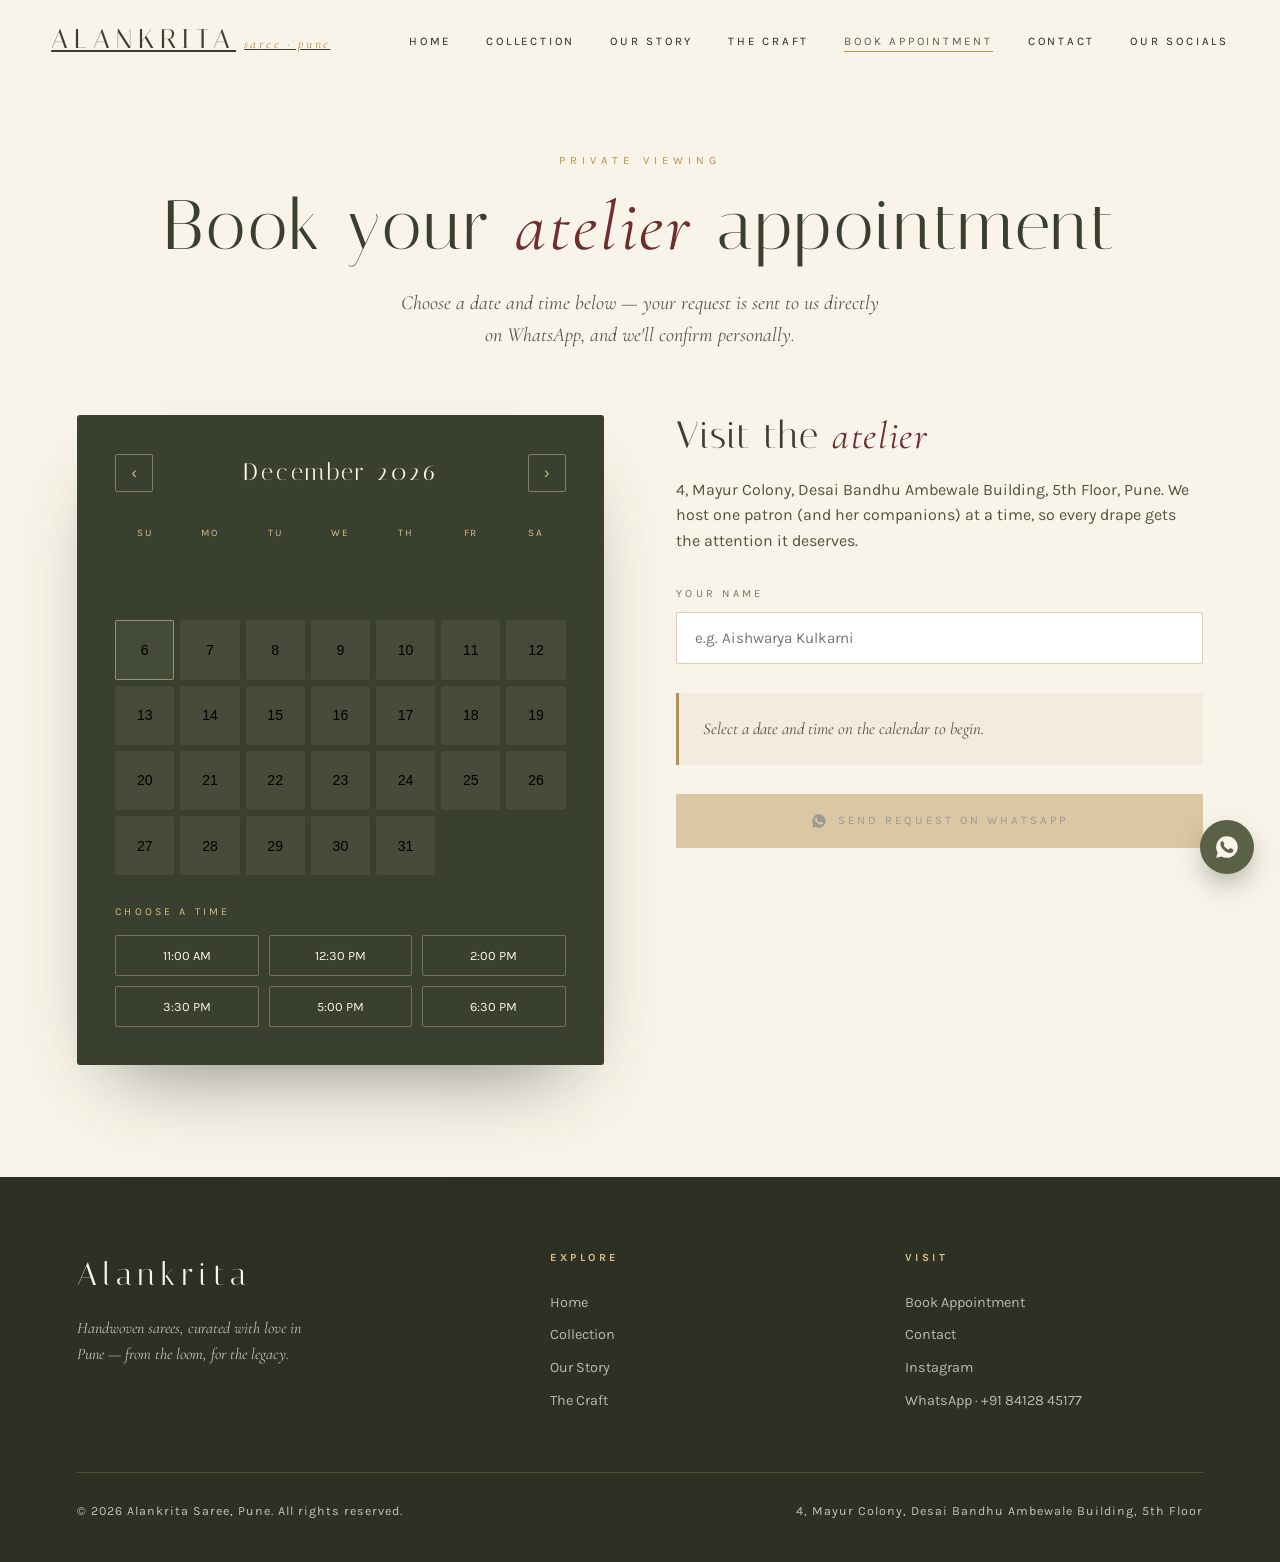
==== appointment.html @ 1be3a70f "Add files via upload" ====
<!DOCTYPE html>
<html lang="en">
<head>
<script>document.documentElement.className='js';</script>
<meta charset="UTF-8">
<meta name="viewport" content="width=device-width, initial-scale=1.0, viewport-fit=cover">
<meta name="theme-color" content="#2C3124">
<title>Book an Appointment — Alankrita Saree</title>
<link rel="preconnect" href="https://fonts.googleapis.com">
<link rel="preconnect" href="https://fonts.gstatic.com" crossorigin>
<link href="https://fonts.googleapis.com/css2?family=Italiana&family=Cormorant+Garamond:ital,wght@0,400;0,500;1,400;1,500&family=Karla:wght@300;400;500;600&display=swap" rel="stylesheet">
<link rel="stylesheet" href="styles.css">
</head>
<body class="">

<nav id="nav">
  <a class="logo" href="index.html">Alankrita<span>saree · pune</span></a>
  <button class="burger" id="burger" aria-label="Menu"><span></span><span></span><span></span></button>
  <ul class="nav-links" id="navLinks">
    <li><a href="index.html">Home</a></li>
    <li><a href="collection.html">Collection</a></li>
    <li><a href="story.html">Our Story</a></li>
    <li><a href="craft.html">The Craft</a></li>
    <li><a href="appointment.html" class="active">Book Appointment</a></li>
    <li><a href="contact.html">Contact</a></li>
    <li><a href="socials.html">Our Socials</a></li>
  </ul>
</nav>

<main class="page active" id="page-appointment">
<div class="page-head">
    <p class="eyebrow reveal">Private Viewing</p>
    <h2 class="reveal d1">Book your <em>atelier</em> appointment</h2>
    <p class="lede reveal d2">Choose a date and time below — your request is sent to us directly on WhatsApp, and we'll confirm personally.</p>
  </div>
  <section style="padding-top:1rem">
    <div class="appt-wrap">
      <div class="calendar reveal" aria-label="Appointment calendar">
        <div class="cal-head">
          <button class="cal-nav" id="calPrev" aria-label="Previous month">‹</button>
          <h3 id="calTitle">June 2026</h3>
          <button class="cal-nav" id="calNext" aria-label="Next month">›</button>
        </div>
        <div class="cal-grid" id="calGrid"></div>
        <div class="slots">
          <p class="slots-label">Choose a time</p>
          <div class="slot-grid" id="slotGrid"></div>
        </div>
      </div>
      <div class="appt-info reveal d1">
        <h2 style="font-size:clamp(1.8rem,3vw,2.6rem)">Visit the <em>atelier</em></h2>
        <p style="color:#54523f">4, Mayur Colony, Desai Bandhu Ambewale Building, 5th Floor, Pune. We host one patron (and her companions) at a time, so every drape gets the attention it deserves.</p>
        <div class="appt-field">
          <label for="apptName">Your name</label>
          <input type="text" id="apptName" placeholder="e.g. Aishwarya Kulkarni" autocomplete="name">
        </div>
        <div class="appt-summary" id="apptSummary">Select a date and time on the calendar to begin.</div>
        <a class="btn solid appt-confirm" id="apptConfirm" disabled>
          <svg viewBox="0 0 24 24" width="16" height="16" fill="currentColor"><path d="M12 2a10 10 0 0 0-8.6 15.1L2 22l5-1.3A10 10 0 1 0 12 2zm5.5 14.1c-.2.7-1.3 1.3-1.9 1.4-.5.1-1.1.1-1.8-.1-.4-.1-1-.3-1.7-.6-2.9-1.3-4.8-4.2-5-4.4-.1-.2-1.2-1.6-1.2-3s.7-2.1 1-2.4c.2-.3.5-.3.7-.3h.5c.2 0 .4 0 .6.4.2.5.7 1.8.8 1.9.1.1.1.3 0 .5l-.4.6c-.1.2-.3.3-.1.6.2.3.8 1.3 1.7 2.1 1.2 1.1 2.2 1.4 2.5 1.5.3.1.5.1.7-.1l.8-1c.2-.3.4-.2.7-.1l1.9.9c.3.1.5.2.5.3.1.2.1.6-.1 1.2z"/></svg>
          Send Request on WhatsApp
        </a>
      </div>
    </div>
  </section>
</main>

<footer>
  <div class="foot-grid">
    <div>
      <div class="foot-logo">Alankrita</div>
      <p style="font-family:var(--serif);font-style:italic;max-width:32ch">Handwoven sarees, curated with love in Pune — from the loom, for the legacy.</p>
    </div>
    <div>
      <h4>Explore</h4>
      <a href="index.html">Home</a>
      <a href="collection.html">Collection</a>
      <a href="story.html">Our Story</a>
      <a href="craft.html">The Craft</a>
    </div>
    <div>
      <h4>Visit</h4>
      <a href="appointment.html">Book Appointment</a>
      <a href="contact.html">Contact</a>
      <a href="https://www.instagram.com/alankritasaree?igsh=ejkxY3gwem9jM3Mz" target="_blank" rel="noopener">Instagram</a>
      <a href="https://wa.me/918412845177" target="_blank" rel="noopener">WhatsApp · +91 84128 45177</a>
    </div>
  </div>
  <div class="foot-bottom">
    <span>© 2026 Alankrita Saree, Pune. All rights reserved.</span>
    <span>4, Mayur Colony, Desai Bandhu Ambewale Building, 5th Floor</span>
  </div>
</footer>

<a class="wa-float" href="https://wa.me/918412845177?text=Hello%20Alankrita%20Saree!" target="_blank" rel="noopener" aria-label="Chat on WhatsApp">
  <svg viewBox="0 0 24 24"><path d="M12 2a10 10 0 0 0-8.6 15.1L2 22l5-1.3A10 10 0 1 0 12 2zm5.5 14.1c-.2.7-1.3 1.3-1.9 1.4-.5.1-1.1.1-1.8-.1-.4-.1-1-.3-1.7-.6-2.9-1.3-4.8-4.2-5-4.4-.1-.2-1.2-1.6-1.2-3s.7-2.1 1-2.4c.2-.3.5-.3.7-.3h.5c.2 0 .4 0 .6.4.2.5.7 1.8.8 1.9.1.1.1.3 0 .5l-.4.6c-.1.2-.3.3-.1.6.2.3.8 1.3 1.7 2.1 1.2 1.1 2.2 1.4 2.5 1.5.3.1.5.1.7-.1l.8-1c.2-.3.4-.2.7-.1l1.9.9c.3.1.5.2.5.3.1.2.1.6-.1 1.2z"/></svg>
</a>

<script src="script.js"></script>
</body>
</html>
---- styles.css ----
:root{
  --olive:#5A6147;
  --olive-deep:#3A4030;
  --olive-dark:#2C3124;
  --ivory:#F8F4E9;
  --ivory-soft:#F1ECDD;
  --gold:#B9914F;
  --gold-light:#D8BC85;
  --maroon:#702F2F;
  --ink:#23261C;
  --display:'Italiana',serif;
  --serif:'Cormorant Garamond',serif;
  --body:'Karla',sans-serif;
  --ease:cubic-bezier(.22,.8,.26,.99);
}
*{margin:0;padding:0;box-sizing:border-box}
html{scroll-behavior:smooth}
body{font-family:var(--body);background:var(--ivory);color:var(--ink);overflow-x:hidden;line-height:1.6}
::selection{background:var(--gold);color:#fff}

/* ---------- Zari divider motif ---------- */
.zari{height:14px;width:100%;background:
  repeating-linear-gradient(90deg,var(--gold) 0 2px,transparent 2px 10px),
  repeating-linear-gradient(90deg,transparent 0 5px,rgba(185,145,79,.45) 5px 6px,transparent 6px 10px);
  position:relative;opacity:.8}
.zari::before,.zari::after{content:'';position:absolute;left:0;right:0;height:1px;background:var(--gold)}
.zari::before{top:0}.zari::after{bottom:0}

/* ---------- Nav ---------- */
nav{position:fixed;top:0;left:0;right:0;z-index:100;display:flex;align-items:center;justify-content:space-between;
  padding:1.1rem 4vw;transition:background .5s var(--ease),box-shadow .5s,padding .4s}
nav.scrolled{background:rgba(248,244,233,.92);backdrop-filter:blur(14px);box-shadow:0 1px 0 rgba(185,145,79,.35);padding:.7rem 4vw}
.logo{font-family:var(--display);font-size:1.7rem;letter-spacing:.22em;text-transform:uppercase;color:var(--olive-deep);cursor:pointer;display:flex;align-items:baseline;gap:.5rem;transition:opacity .4s var(--ease),transform .4s var(--ease)}
.logo span{font-family:var(--serif);font-style:italic;font-size:.85rem;letter-spacing:.18em;color:var(--gold);text-transform:none}
/* the home hero photo already contains the brand logo, so hide the text logo until the user scrolls */
body.home-top .logo{opacity:0;transform:translateY(-6px);pointer-events:none}
/* keep nav links readable over the bright photo while at the top of home */
body.home-top nav:not(.scrolled) .nav-links a{color:#fff;text-shadow:0 1px 12px rgba(20,24,14,.55)}
body.home-top nav:not(.scrolled) .nav-links a.active{color:var(--gold-light)}
body.home-top nav:not(.scrolled) .burger span{background:#fff}
.burger.open span{background:var(--olive-deep)!important}
.nav-links{display:flex;gap:2.2rem;list-style:none}
.nav-links a{font-size:.72rem;letter-spacing:.24em;text-transform:uppercase;text-decoration:none;color:var(--ink);position:relative;padding:.3rem 0;cursor:pointer;transition:color .3s}
.nav-links a::after{content:'';position:absolute;left:0;bottom:0;width:0;height:1px;background:var(--gold);transition:width .4s var(--ease)}
.nav-links a:hover::after,.nav-links a.active::after{width:100%}
.nav-links a.active{color:var(--olive)}
.burger{display:none;flex-direction:column;gap:5px;cursor:pointer;background:none;border:none;padding:.4rem}
.burger span{width:26px;height:1.5px;background:var(--olive-deep);transition:.35s var(--ease)}
.burger.open span:nth-child(1){transform:translateY(6.5px) rotate(45deg)}
.burger.open span:nth-child(2){opacity:0}
.burger.open span:nth-child(3){transform:translateY(-6.5px) rotate(-45deg)}

/* ---------- Pages ---------- */
.page{display:block;min-height:100vh;animation:pageIn 1s var(--ease)}
.page.active{display:block}
@keyframes pageIn{from{opacity:0;transform:translateY(26px)}to{opacity:1;transform:none}}

/* ---------- Reveal ---------- */
/* content is visible by default; only hidden once JS confirms it can animate them back in */
.reveal{transition:opacity 1.1s var(--ease),transform 1.1s var(--ease)}
.js .reveal{opacity:0;transform:translateY(46px)}
.js .reveal.in{opacity:1;transform:none}
.reveal.d1{transition-delay:.12s}.reveal.d2{transition-delay:.24s}.reveal.d3{transition-delay:.36s}
.reveal.d4{transition-delay:.48s}.reveal.d5{transition-delay:.6s}
/* directional + scale reveals */
.js .reveal.from-left{transform:translateX(-60px)}
.js .reveal.from-right{transform:translateX(60px)}
.js .reveal.from-left.in,.js .reveal.from-right.in{transform:none}
.reveal.zoom{transition:opacity 1.2s var(--ease),transform 1.2s var(--ease)}
.js .reveal.zoom{transform:scale(.9)}
.js .reveal.zoom.in{transform:scale(1)}
.js .reveal.blur{filter:blur(10px)}
.js .reveal.blur.in{filter:blur(0)}
/* word-by-word line reveal */
.line-reveal{display:inline-block;overflow:hidden}
.line-reveal .w{display:inline-block;transition:opacity .8s var(--ease),transform .8s var(--ease)}
.js .line-reveal .w{opacity:0;transform:translateY(100%)}
.js .line-reveal.in .w{opacity:1;transform:none}
.line-reveal.in .w:nth-child(1){transition-delay:.05s}
.line-reveal.in .w:nth-child(2){transition-delay:.12s}
.line-reveal.in .w:nth-child(3){transition-delay:.19s}
.line-reveal.in .w:nth-child(4){transition-delay:.26s}
.line-reveal.in .w:nth-child(5){transition-delay:.33s}
.line-reveal.in .w:nth-child(6){transition-delay:.4s}
.line-reveal.in .w:nth-child(7){transition-delay:.47s}
.line-reveal.in .w:nth-child(8){transition-delay:.54s}
.line-reveal.in .w:nth-child(n+9){transition-delay:.6s}

/* ---------- Zoom parallax ---------- */
.parallax-frame{overflow:hidden;position:relative}
.parallax-zoom{transform:scale(1.18);transition:transform .1s linear;will-change:transform}
@media (prefers-reduced-motion:reduce){
  .parallax-zoom{transform:none!important}
  .reveal{transition:none;opacity:1;transform:none}
  *{animation-duration:.001s!important}
}

/* ---------- Image banner hero ---------- */
.img-hero{position:relative;width:100%;height:100vh;min-height:620px;max-height:920px;overflow:hidden;background:#E8E4DA;display:flex;align-items:flex-end}
.img-hero .img-zoom{position:absolute;inset:0;width:100%;height:100%;background-size:cover;background-position:center 28%;will-change:transform;transform-origin:center 38%;transition:transform .12s linear}
.img-hero .veil{position:absolute;inset:0;background:
  linear-gradient(90deg,rgba(34,38,26,.66) 0%,rgba(34,38,26,.30) 30%,transparent 52%),
  linear-gradient(0deg,rgba(34,38,26,.72) 0%,rgba(34,38,26,.20) 26%,transparent 46%);pointer-events:none}
.img-hero-content{position:relative;z-index:3;padding:0 6vw 7vh;max-width:600px;color:var(--ivory)}
.img-hero-content .hero-eyebrow{color:var(--gold-light);margin-bottom:1.1rem;animation:fadeUp 1.1s .3s var(--ease) backwards}
.img-hero-content h1{font-family:var(--display);font-size:clamp(2.6rem,6.2vw,5.4rem);letter-spacing:.06em;line-height:1.04;font-weight:400;text-shadow:0 4px 40px rgba(20,24,14,.5);animation:fadeUp 1.1s .5s var(--ease) backwards}
.img-hero-content h1 em{font-family:var(--serif);font-style:italic;color:var(--gold-light);letter-spacing:.02em}
.img-hero-content .hero-sub{font-family:var(--serif);font-style:italic;font-size:clamp(1rem,1.8vw,1.3rem);color:rgba(248,244,233,.94);margin-top:1.1rem;max-width:40ch;text-shadow:0 2px 20px rgba(20,24,14,.5);animation:fadeUp 1.1s .7s var(--ease) backwards}
.img-hero-content .hero-cta{margin-top:2.2rem;display:flex;gap:1rem;flex-wrap:wrap;animation:fadeUp 1.1s .9s var(--ease) backwards}
.img-hero .scroll-cue{position:absolute;bottom:1.8rem;right:6vw;color:var(--ivory);font-size:.6rem;letter-spacing:.4em;text-transform:uppercase;display:flex;align-items:center;gap:.7rem;z-index:3;opacity:.8}
.img-hero .scroll-cue::after{content:'';width:42px;height:1px;background:var(--gold-light);display:inline-block}
@media (max-width:760px){
  .img-hero{height:88svh;min-height:540px}
  .img-hero .img-zoom{background-position:40% 22%}
  .img-hero .veil{background:linear-gradient(0deg,rgba(34,38,26,.88) 0%,rgba(34,38,26,.5) 30%,rgba(34,38,26,.12) 55%,transparent 72%)}
  .img-hero-content{max-width:100%;padding:0 7vw calc(8vh + env(safe-area-inset-bottom))}
  .img-hero-content .hero-eyebrow{font-size:.62rem;letter-spacing:.32em;margin-bottom:.9rem}
  .img-hero-content h1{font-size:clamp(2.5rem,12vw,3.6rem);letter-spacing:.04em}
  .img-hero-content .hero-sub{font-size:1.02rem;margin-top:.9rem;max-width:34ch}
  .img-hero-content .hero-cta{margin-top:1.8rem;gap:.7rem;flex-direction:column;align-items:stretch}
  .img-hero-content .hero-cta .btn{justify-content:center;width:100%;padding:1.05rem 1.4rem;font-size:.7rem}
  .img-hero .scroll-cue{display:none}
}

/* ---------- Hero ---------- */
.hero{height:100vh;position:relative;display:flex;align-items:center;justify-content:center;overflow:hidden}
.hero-bg{position:absolute;inset:-8%;background:
  radial-gradient(ellipse 70% 90% at 70% 20%,rgba(185,145,79,.32),transparent 60%),
  radial-gradient(ellipse 60% 80% at 20% 85%,rgba(112,47,47,.25),transparent 55%),
  linear-gradient(160deg,var(--olive-dark),var(--olive-deep) 45%,#4A5138)}
.hero-weave{position:absolute;inset:0;opacity:.14;background:
  repeating-linear-gradient(90deg,transparent 0 22px,rgba(216,188,133,.5) 22px 23px),
  repeating-linear-gradient(0deg,transparent 0 22px,rgba(216,188,133,.35) 22px 23px)}
.hero-content{position:relative;text-align:center;color:var(--ivory);padding:0 1.5rem;z-index:2}
.hero-eyebrow{font-size:.72rem;letter-spacing:.5em;text-transform:uppercase;color:var(--gold-light);margin-bottom:1.6rem;animation:fadeUp 1.2s .3s var(--ease) backwards}
.hero h1{font-family:var(--display);font-size:clamp(3.4rem,10vw,8.5rem);letter-spacing:.08em;line-height:1.02;font-weight:400;animation:fadeUp 1.2s .55s var(--ease) backwards}
.hero h1 em{font-family:var(--serif);font-style:italic;color:var(--gold-light);letter-spacing:.02em}
.hero-sub{font-family:var(--serif);font-style:italic;font-size:clamp(1.05rem,2vw,1.4rem);color:rgba(248,244,233,.85);margin-top:1.5rem;animation:fadeUp 1.2s .8s var(--ease) backwards}
.hero-cta{margin-top:3rem;display:flex;gap:1.2rem;justify-content:center;flex-wrap:wrap;animation:fadeUp 1.2s 1.05s var(--ease) backwards}
.hero-scroll{position:absolute;bottom:2.2rem;left:50%;transform:translateX(-50%);color:var(--gold-light);font-size:.65rem;letter-spacing:.4em;text-transform:uppercase;display:flex;flex-direction:column;align-items:center;gap:.7rem;z-index:2}
.hero-scroll::after{content:'';width:1px;height:46px;background:linear-gradient(var(--gold-light),transparent);animation:drop 2.2s infinite}
@keyframes drop{0%{transform:scaleY(0);transform-origin:top}45%{transform:scaleY(1);transform-origin:top}55%{transform:scaleY(1);transform-origin:bottom}100%{transform:scaleY(0);transform-origin:bottom}}
@keyframes fadeUp{from{opacity:0;transform:translateY(34px)}to{opacity:1;transform:none}}
.hero-pallu{position:absolute;right:-6vw;top:8vh;width:34vw;max-width:480px;height:84vh;border:1px solid rgba(216,188,133,.35);border-radius:240px 240px 0 0;opacity:.5;z-index:1}
.hero-pallu::before{content:'';position:absolute;inset:14px;border:1px solid rgba(216,188,133,.22);border-radius:230px 230px 0 0}

/* ---------- Buttons ---------- */
.btn{display:inline-flex;align-items:center;gap:.7rem;font-family:var(--body);font-size:.72rem;letter-spacing:.26em;text-transform:uppercase;
  padding:1.05rem 2.4rem;border:1px solid var(--gold);color:var(--gold-light);background:transparent;cursor:pointer;text-decoration:none;
  position:relative;overflow:hidden;transition:color .45s var(--ease)}
.btn::before{content:'';position:absolute;inset:0;background:var(--gold);transform:scaleX(0);transform-origin:right;transition:transform .5s var(--ease);z-index:-1}
.btn:hover{color:var(--olive-dark)}
.btn:hover::before{transform:scaleX(1);transform-origin:left}
.btn.solid{background:var(--gold);color:var(--olive-dark)}
.btn.solid::before{background:var(--ivory)}
.btn.dark{border-color:var(--olive-deep);color:var(--olive-deep)}
.btn.dark::before{background:var(--olive-deep)}
.btn.dark:hover{color:var(--ivory)}
.btn:focus-visible{outline:2px solid var(--gold);outline-offset:3px}

/* ---------- Sections ---------- */
section{padding:7rem 6vw}
.eyebrow{font-size:.7rem;letter-spacing:.45em;text-transform:uppercase;color:var(--gold);margin-bottom:1.1rem}
h2{font-family:var(--display);font-size:clamp(2.4rem,5.5vw,4.6rem);font-weight:400;letter-spacing:.04em;line-height:1.08;color:var(--olive-deep)}
h2 em{font-family:var(--serif);font-style:italic;color:var(--maroon)}
.lede{font-family:var(--serif);font-size:1.25rem;font-style:italic;color:#5a5848;max-width:54ch;margin-top:1.4rem}

/* ---------- Home strips ---------- */
.intro-grid{display:grid;grid-template-columns:1.1fr .9fr;gap:5rem;align-items:center}
.silk-panel{height:520px;position:relative;border-radius:2px}
.marquee{background:var(--olive-deep);color:var(--gold-light);overflow:hidden;padding:1.1rem 0;white-space:nowrap}
.marquee-inner{display:inline-block;animation:scrollX 30s linear infinite;font-family:var(--serif);font-style:italic;font-size:1.1rem;letter-spacing:.12em}
.marquee-inner span{margin:0 2.6rem}
@keyframes scrollX{to{transform:translateX(-50%)}}
.feature-row{display:grid;grid-template-columns:repeat(3,1fr);gap:2.4rem;margin-top:4.5rem}
.feature{border-top:1px solid rgba(185,145,79,.45);padding-top:1.6rem}
.feature h3{font-family:var(--display);font-size:1.5rem;letter-spacing:.08em;margin-bottom:.6rem;color:var(--olive-deep)}
.feature p{font-size:.92rem;color:#5d5b4d}

/* ---------- Saree visuals (CSS silk) ---------- */
.saree-visual{position:relative;overflow:hidden;height:100%;width:100%;transition:transform 1.4s var(--ease)}
.saree-visual .body{position:absolute;inset:0}
.saree-visual .pleats{position:absolute;inset:0;background:repeating-linear-gradient(90deg,transparent 0 26px,rgba(255,255,255,.07) 26px 28px,rgba(0,0,0,.06) 28px 30px)}
.saree-visual .sheen{position:absolute;inset:0;background:linear-gradient(115deg,transparent 30%,rgba(255,255,255,.16) 48%,transparent 62%)}
.saree-visual .border{position:absolute;left:0;right:0;bottom:0;height:18%;border-top:2px solid rgba(255,255,255,.35)}
.saree-visual .border::before{content:'';position:absolute;inset:0;background:
  repeating-linear-gradient(90deg,rgba(255,255,255,.22) 0 3px,transparent 3px 14px),
  repeating-linear-gradient(0deg,transparent 0 6px,rgba(0,0,0,.08) 6px 7px)}
.saree-visual .buti{position:absolute;inset:0 0 18% 0;background-image:radial-gradient(circle 2.5px,rgba(255,255,255,.45) 100%,transparent 100%);background-size:64px 64px;background-position:16px 20px}

/* ---------- Collection ---------- */
.page-head{padding:9.5rem 6vw 3rem;text-align:center}
.page-head .lede{margin-left:auto;margin-right:auto}
.collection-grid{display:grid;grid-template-columns:repeat(auto-fill,minmax(300px,1fr));gap:2.6rem;padding:2rem 6vw 7rem}
.card{background:#fff;border:1px solid rgba(185,145,79,.25);transition:transform .7s var(--ease),box-shadow .7s var(--ease)}
.card:hover{transform:translateY(-10px);box-shadow:0 30px 60px -28px rgba(58,64,48,.45)}
.card-img{height:400px;overflow:hidden;position:relative}
.card:hover .saree-visual{transform:scale(1.07)}
.card-tag{position:absolute;top:1rem;left:1rem;background:rgba(248,244,233,.92);color:var(--olive-deep);font-size:.62rem;letter-spacing:.28em;text-transform:uppercase;padding:.45rem .9rem;z-index:3}
.card-body{padding:1.7rem 1.6rem 1.9rem}
.card-body h3{font-family:var(--display);font-size:1.55rem;letter-spacing:.06em;color:var(--olive-deep)}
.card-fabric{font-family:var(--serif);font-style:italic;color:#76745f;font-size:.98rem;margin:.3rem 0 1rem}
.card-foot{display:flex;align-items:center;justify-content:space-between;gap:1rem;flex-wrap:wrap}
.price{font-size:1.05rem;letter-spacing:.06em;color:var(--maroon);font-weight:600}
.buy-btn{font-size:.66rem;letter-spacing:.22em;text-transform:uppercase;padding:.8rem 1.5rem;border:1px solid var(--olive);color:var(--ivory);background:var(--olive);cursor:pointer;text-decoration:none;display:inline-flex;align-items:center;gap:.55rem;transition:background .4s,border-color .4s,transform .3s}
.buy-btn:hover{background:var(--olive-deep);border-color:var(--olive-deep);transform:translateY(-2px)}
.buy-btn svg{width:15px;height:15px;fill:currentColor}

/* ---------- Story / Craft ---------- */
.story-grid{display:grid;grid-template-columns:.9fr 1.1fr;gap:5rem;align-items:start}
.story-grid p{margin-bottom:1.3rem;color:#4d4b3e;font-size:1rem}
.dropcap::first-letter{font-family:var(--display);font-size:3.6rem;float:left;line-height:.85;margin:6px 12px 0 0;color:var(--maroon)}

/* invitation banner */
.invite{background:linear-gradient(160deg,var(--olive-dark),var(--olive-deep) 55%,#4A5138);color:var(--ivory);text-align:center;position:relative;overflow:hidden}
.invite::before{content:'';position:absolute;inset:0;opacity:.12;background:
  repeating-linear-gradient(90deg,transparent 0 24px,rgba(216,188,133,.5) 24px 25px),
  repeating-linear-gradient(0deg,transparent 0 24px,rgba(216,188,133,.3) 24px 25px)}
.invite-inner{position:relative;max-width:780px;margin:0 auto}
.invite .sparkle{font-family:var(--display);font-size:clamp(1.8rem,4vw,2.9rem);letter-spacing:.05em;line-height:1.25;color:var(--gold-light)}
.invite p{font-family:var(--serif);font-size:clamp(1.1rem,2.1vw,1.4rem);font-style:italic;color:rgba(248,244,233,.9);margin-top:1.8rem;line-height:1.7}
.invite .rule{width:70px;height:1px;background:var(--gold);margin:2.4rem auto}

/* story quote */
.story-quote{text-align:center;max-width:820px;margin:0 auto;padding:1rem 0}
.story-quote p{font-family:var(--serif);font-style:italic;font-size:clamp(1.4rem,3vw,2rem);line-height:1.55;color:var(--olive-deep)}
.story-quote .mark{font-family:var(--display);font-size:4rem;color:var(--gold);line-height:.4;display:block;margin-bottom:1rem}

/* story gallery */
.story-gallery{display:grid;grid-template-columns:repeat(4,1fr);gap:1.4rem;margin-top:3rem}
.story-gallery .tile{height:280px;position:relative;overflow:hidden;border-radius:2px}
.story-gallery .tile:nth-child(odd){margin-top:2.4rem}
.story-gallery .tile .saree-visual{transition:transform 1.2s var(--ease)}
.story-gallery .tile:hover .saree-visual{transform:scale(1.08)}
.story-gallery .cap{position:absolute;bottom:0;left:0;right:0;padding:.7rem .9rem;background:linear-gradient(transparent,rgba(44,49,36,.85));color:var(--ivory);font-family:var(--serif);font-style:italic;font-size:.92rem}

/* values row */
.values{display:grid;grid-template-columns:repeat(3,1fr);gap:2.6rem;margin-top:1rem}
.value{text-align:center;padding:2rem 1.4rem;border:1px solid rgba(185,145,79,.3);background:#fff;border-radius:2px;transition:transform .6s var(--ease),box-shadow .6s}
.value:hover{transform:translateY(-8px);box-shadow:0 26px 50px -28px rgba(58,64,48,.4)}
.value .glyph{font-family:var(--display);font-size:2rem;color:var(--gold);letter-spacing:.1em;margin-bottom:.8rem}
.value h3{font-family:var(--display);font-size:1.35rem;letter-spacing:.06em;color:var(--olive-deep);margin-bottom:.6rem}
.value p{font-size:.92rem;color:#5d5b4d;margin:0}

/* story timeline */
.timeline{margin-top:1rem;position:relative;padding-left:2.4rem}
.timeline::before{content:'';position:absolute;left:7px;top:6px;bottom:6px;width:1px;background:linear-gradient(var(--gold),rgba(185,145,79,.2))}
.tl-item{position:relative;padding:0 0 2.6rem .4rem}
.tl-item::before{content:'';position:absolute;left:-2.2rem;top:4px;width:13px;height:13px;border-radius:50%;background:var(--ivory);border:2px solid var(--gold)}
.tl-year{font-family:var(--serif);font-style:italic;font-size:1.25rem;color:var(--maroon)}
.tl-item h3{font-family:var(--display);font-size:1.4rem;letter-spacing:.05em;color:var(--olive-deep);margin:.2rem 0 .5rem}
.tl-item p{color:#54523f;font-size:.96rem;max-width:60ch;margin:0}

.stat-row{display:grid;grid-template-columns:repeat(3,1fr);gap:2rem;margin-top:3.5rem;border-top:1px solid rgba(185,145,79,.4);padding-top:2.4rem}
.stat .num{font-family:var(--display);font-size:2.8rem;color:var(--olive)}
.stat .lbl{font-size:.7rem;letter-spacing:.3em;text-transform:uppercase;color:#76745f}
.craft-steps{display:grid;gap:0;margin-top:4rem}
.step{display:grid;grid-template-columns:140px 1fr;gap:2.5rem;padding:2.6rem 0;border-top:1px solid rgba(185,145,79,.35);align-items:start}
.step:last-child{border-bottom:1px solid rgba(185,145,79,.35)}
.step-name{font-family:var(--serif);font-style:italic;font-size:1.3rem;color:var(--maroon)}
.step h3{font-family:var(--display);font-size:1.7rem;letter-spacing:.06em;color:var(--olive-deep);margin-bottom:.5rem}
.step p{color:#54523f;max-width:62ch}

/* ---------- Appointment ---------- */
.appt-wrap{display:grid;grid-template-columns:1fr 1fr;gap:4.5rem;align-items:start}
.calendar{background:var(--olive-deep);color:var(--ivory);padding:2.4rem;border-radius:3px;box-shadow:0 40px 80px -40px rgba(44,49,36,.6)}
.cal-head{display:flex;align-items:center;justify-content:space-between;margin-bottom:1.6rem}
.cal-head h3{font-family:var(--display);font-size:1.5rem;letter-spacing:.12em;font-weight:400}
.cal-nav{background:none;border:1px solid rgba(216,188,133,.5);color:var(--gold-light);width:38px;height:38px;cursor:pointer;font-size:1rem;transition:.3s;border-radius:2px}
.cal-nav:hover{background:var(--gold);color:var(--olive-dark)}
.cal-grid{display:grid;grid-template-columns:repeat(7,1fr);gap:6px;text-align:center}
.cal-dow{font-size:.62rem;letter-spacing:.18em;text-transform:uppercase;color:var(--gold-light);padding:.5rem 0}
.cal-day{aspect-ratio:1;display:flex;align-items:center;justify-content:center;font-size:.88rem;cursor:pointer;border:1px solid transparent;border-radius:2px;transition:.25s;background:rgba(248,244,233,.06)}
.cal-day:hover:not(.disabled):not(.empty){border-color:var(--gold);background:rgba(185,145,79,.2)}
.cal-day.selected{background:var(--gold);color:var(--olive-dark);font-weight:600}
.cal-day.disabled{opacity:.25;cursor:not-allowed;background:transparent}
.cal-day.empty{background:transparent;cursor:default}
.cal-day.today:not(.selected){border-color:rgba(216,188,133,.6)}
.slots{margin-top:1.8rem}
.slots-label{font-size:.66rem;letter-spacing:.3em;text-transform:uppercase;color:var(--gold-light);margin-bottom:.9rem}
.slot-grid{display:grid;grid-template-columns:repeat(3,1fr);gap:.6rem}
.slot{padding:.75rem .4rem;border:1px solid rgba(216,188,133,.4);background:transparent;color:var(--ivory);font-size:.8rem;cursor:pointer;transition:.25s;border-radius:2px;font-family:var(--body)}
.slot:hover{border-color:var(--gold);background:rgba(185,145,79,.18)}
.slot.selected{background:var(--gold);color:var(--olive-dark);font-weight:600;border-color:var(--gold)}
.appt-info h2{margin-bottom:1.2rem}
.appt-field{margin-top:2rem}
.appt-field label{display:block;font-size:.68rem;letter-spacing:.3em;text-transform:uppercase;color:#76745f;margin-bottom:.6rem}
.appt-field input{width:100%;padding:1rem 1.1rem;border:1px solid rgba(185,145,79,.45);background:#fff;font-family:var(--body);font-size:.95rem;color:var(--ink);border-radius:2px}
.appt-field input:focus{outline:none;border-color:var(--olive)}
.appt-summary{margin-top:1.8rem;padding:1.4rem 1.5rem;background:var(--ivory-soft);border-left:3px solid var(--gold);font-family:var(--serif);font-style:italic;font-size:1.05rem;color:#54523f;min-height:60px}
.appt-confirm{margin-top:1.8rem;width:100%;justify-content:center}
.appt-confirm[disabled]{opacity:.45;cursor:not-allowed;pointer-events:none}

/* ---------- Contact ---------- */
.contact-grid{display:grid;grid-template-columns:1.1fr .9fr;gap:5rem;align-items:start}
.contact-line{display:flex;gap:1.4rem;padding:1.8rem 0;border-bottom:1px solid rgba(185,145,79,.35);align-items:flex-start}
.contact-line .ic{font-family:var(--serif);font-style:italic;color:var(--gold);font-size:1rem;min-width:90px;letter-spacing:.08em}
.contact-line .val{color:#44432f;font-size:1rem;line-height:1.7}
.contact-line a{color:var(--olive);text-decoration:none;border-bottom:1px solid rgba(90,97,71,.4);transition:.3s}
.contact-line a:hover{color:var(--maroon);border-color:var(--maroon)}
.atelier-card{background:var(--olive-deep);color:var(--ivory);padding:3rem;border-radius:3px;position:relative;overflow:hidden}
.atelier-card::before{content:'';position:absolute;inset:0;opacity:.1;background:repeating-linear-gradient(45deg,transparent 0 18px,var(--gold-light) 18px 19px)}
.atelier-card h3{font-family:var(--display);font-size:2rem;letter-spacing:.1em;font-weight:400;margin-bottom:1.2rem;position:relative}
.atelier-card p{position:relative;color:rgba(248,244,233,.85);font-size:.95rem;margin-bottom:.7rem}
.hours{margin-top:1.6rem;position:relative}
.hours div{display:flex;justify-content:space-between;padding:.55rem 0;border-bottom:1px solid rgba(216,188,133,.25);font-size:.88rem}

/* ---------- Footer ---------- */
footer{background:var(--olive-dark);color:rgba(248,244,233,.75);padding:4.5rem 6vw 2.5rem}
.foot-grid{display:grid;grid-template-columns:1.4fr 1fr 1fr;gap:3.5rem;margin-bottom:3.5rem}
.foot-logo{font-family:var(--display);font-size:2rem;letter-spacing:.2em;color:var(--ivory);margin-bottom:1rem}
.foot-grid h4{font-size:.68rem;letter-spacing:.32em;text-transform:uppercase;color:var(--gold-light);margin-bottom:1.2rem}
.foot-grid a{display:block;color:rgba(248,244,233,.7);text-decoration:none;font-size:.9rem;padding:.3rem 0;cursor:pointer;transition:.3s}
.foot-grid a:hover{color:var(--gold-light);padding-left:.4rem}
.foot-bottom{border-top:1px solid rgba(216,188,133,.2);padding-top:1.8rem;display:flex;justify-content:space-between;gap:1rem;flex-wrap:wrap;font-size:.78rem;letter-spacing:.08em}

/* ---------- Floating WhatsApp ---------- */
.wa-float{position:fixed;bottom:1.6rem;right:1.6rem;z-index:90;width:54px;height:54px;border-radius:50%;background:var(--olive);display:flex;align-items:center;justify-content:center;box-shadow:0 12px 30px -8px rgba(44,49,36,.55);transition:transform .35s var(--ease),background .35s}
.wa-float:hover{transform:translateY(-4px) scale(1.06);background:var(--olive-deep)}
.wa-float svg{width:26px;height:26px;fill:var(--ivory)}

/* ---------- Responsive ---------- */
@media (max-width:980px){
  .intro-grid,.story-grid,.appt-wrap,.contact-grid{grid-template-columns:1fr;gap:3rem}
  .feature-row{grid-template-columns:1fr}
  .foot-grid{grid-template-columns:1fr 1fr}
  .hero-pallu{display:none}
  .story-gallery{grid-template-columns:repeat(2,1fr)}
  .values{grid-template-columns:1fr}
}
@media (max-width:760px){
  /* menu overlay: fully invisible when closed (visibility+opacity), no reliance on transform alone */
  .nav-links{position:fixed;top:0;left:0;right:0;bottom:0;width:100vw;height:100vh;height:100svh;
    background:var(--ivory);flex-direction:column;align-items:center;justify-content:center;gap:2.2rem;
    opacity:0;visibility:hidden;pointer-events:none;transform:translateY(-14px);
    transition:opacity .4s var(--ease),transform .4s var(--ease),visibility 0s linear .4s;z-index:98}
  .nav-links.open{opacity:1;visibility:visible;pointer-events:auto;transform:none;
    transition:opacity .45s var(--ease),transform .45s var(--ease),visibility 0s}
  .nav-links a{font-size:1.05rem;color:var(--ink)!important;text-shadow:none!important}
  .burger{display:flex;z-index:101;position:relative}
  /* no backdrop-filter on mobile nav: it breaks fixed-position children on Android Chrome */
  nav{padding:.9rem 5vw;background:transparent;backdrop-filter:none;-webkit-backdrop-filter:none;transition:background .4s,box-shadow .4s}
  nav.scrolled{background:rgba(248,244,233,.97);backdrop-filter:none;-webkit-backdrop-filter:none;box-shadow:0 1px 0 rgba(185,145,79,.35)}
  .logo{font-size:1.4rem;letter-spacing:.16em;position:relative;z-index:99}
  .logo span{display:none}
  section{padding:4.2rem 6vw}
  .page-head{padding:7.5rem 6vw 2rem}
  h2{font-size:clamp(2.1rem,8vw,3rem)}
  .lede{font-size:1.1rem}
  .step{grid-template-columns:1fr;gap:.6rem}
  .foot-grid{grid-template-columns:1fr}
  .slot-grid{grid-template-columns:repeat(2,1fr)}
  .story-gallery{grid-template-columns:1fr}
  .story-gallery .tile:nth-child(odd){margin-top:0}
  .collection-grid{grid-template-columns:1fr;gap:2rem;padding:1.5rem 6vw 5rem}
  .card-img{height:440px}
  .calendar{padding:1.6rem 1.3rem}
  .cal-day{font-size:.82rem}
  .appt-confirm,.card .buy-btn{min-height:48px}
  .wa-float{bottom:1.1rem;right:1.1rem}
  .marquee-inner{font-size:1rem}
  .invite{padding-left:7vw;padding-right:7vw}
  .contact-line{flex-direction:column;gap:.4rem}
  .contact-line .ic{min-width:0}
}
@media (max-width:380px){
  .img-hero-content h1{font-size:clamp(2.2rem,13vw,3rem)}
  .nav-links a{font-size:1rem}
}

/* hero image (multi-page) */
#heroImg{background-image:url('hero.jpeg')}

/* ---------- Collection filters ---------- */
.collection-filters{display:flex;flex-wrap:wrap;gap:1.8rem 2.6rem;justify-content:center;padding:0 6vw 1.4rem;max-width:1100px;margin:0 auto}
.filter-group{display:flex;align-items:center;gap:.9rem;flex-wrap:wrap}
.filter-label{font-size:.62rem;letter-spacing:.3em;text-transform:uppercase;color:var(--gold);white-space:nowrap}
.filter-chips{display:flex;gap:.5rem;flex-wrap:wrap}
.chip{font-family:var(--body);font-size:.72rem;letter-spacing:.08em;padding:.5rem 1rem;border:1px solid rgba(90,97,71,.35);background:transparent;color:#5d5b4d;cursor:pointer;border-radius:40px;transition:.3s}
.chip:hover{border-color:var(--olive);color:var(--olive-deep)}
.chip.active{background:var(--olive);border-color:var(--olive);color:var(--ivory)}
.collection-count{text-align:center;font-family:var(--serif);font-style:italic;color:#76745f;font-size:1rem;margin:.4rem 0 1.6rem}
.no-results{grid-column:1/-1;text-align:center;font-family:var(--serif);font-style:italic;font-size:1.2rem;color:#76745f;padding:3rem 0}

/* clickable card affordance */
.card{cursor:pointer}
.card-view{position:absolute;left:50%;bottom:1rem;transform:translateX(-50%) translateY(10px);background:rgba(248,244,233,.94);color:var(--olive-deep);font-size:.6rem;letter-spacing:.26em;text-transform:uppercase;padding:.55rem 1.1rem;border-radius:40px;opacity:0;transition:.4s var(--ease);z-index:3;pointer-events:none;white-space:nowrap}
.card:hover .card-view,.card:focus-visible .card-view{opacity:1;transform:translateX(-50%) translateY(0)}
.card:focus-visible{outline:2px solid var(--gold);outline-offset:3px}

/* ---------- Saree detail modal ---------- */
.modal{position:fixed;inset:0;z-index:200;display:none;align-items:center;justify-content:center;padding:5vh 5vw}
.modal.open{display:flex;animation:modalFade .35s var(--ease)}
@keyframes modalFade{from{opacity:0}to{opacity:1}}
.modal-backdrop{position:absolute;inset:0;background:rgba(28,31,20,.72);backdrop-filter:blur(4px);-webkit-backdrop-filter:blur(4px)}
.modal-card{position:relative;z-index:2;background:var(--ivory);width:min(920px,100%);max-height:90vh;overflow:auto;display:grid;grid-template-columns:1fr 1fr;border-radius:3px;box-shadow:0 50px 90px -30px rgba(20,24,14,.7);animation:modalUp .45s var(--ease)}
@keyframes modalUp{from{transform:translateY(26px);opacity:0}to{transform:none;opacity:1}}
.modal-close{position:absolute;top:.8rem;right:1rem;z-index:5;background:rgba(248,244,233,.85);border:none;width:40px;height:40px;border-radius:50%;font-size:1.6rem;line-height:1;color:var(--olive-deep);cursor:pointer;transition:.3s}
.modal-close:hover{background:var(--gold);color:#fff}
.modal-img{position:relative;min-height:440px}
.modal-img .saree-visual{position:absolute;inset:0}
.modal-tag{position:absolute;top:1rem;left:1rem;z-index:3;background:rgba(248,244,233,.92);color:var(--olive-deep);font-size:.6rem;letter-spacing:.26em;text-transform:uppercase;padding:.45rem .9rem}
.modal-info{padding:2.6rem 2.4rem;display:flex;flex-direction:column}
.modal-meta{font-size:.66rem;letter-spacing:.3em;text-transform:uppercase;color:var(--gold);margin-bottom:.6rem}
.modal-name{font-family:var(--display);font-size:2.1rem;letter-spacing:.04em;color:var(--olive-deep);line-height:1.1}
.modal-price{font-size:1.3rem;color:var(--maroon);font-weight:600;margin:.7rem 0 1.2rem}
.modal-desc{font-family:var(--serif);font-size:1.08rem;color:#54523f;line-height:1.6}
.modal-specs{display:flex;flex-direction:column;gap:.5rem;margin:1.6rem 0;border-top:1px solid rgba(185,145,79,.35);padding-top:1.4rem}
.modal-specs span{display:flex;gap:1rem;font-size:.92rem;color:#54523f}
.modal-specs b{min-width:92px;font-weight:600;color:var(--olive-deep);font-size:.66rem;letter-spacing:.18em;text-transform:uppercase;padding-top:.15rem}
.modal-buy{margin-top:auto;justify-content:center;gap:.6rem}
.modal-buy svg{width:16px;height:16px;fill:currentColor}
.modal-note{font-size:.78rem;color:#76745f;margin-top:.9rem;text-align:center}
@media (max-width:760px){
  .modal{padding:0}
  .modal-card{grid-template-columns:1fr;max-height:100vh;height:100vh;border-radius:0;width:100%}
  .modal-img{min-height:46vh}
  .modal-info{padding:1.8rem 1.5rem 2.4rem}
  .collection-filters{gap:1.2rem;flex-direction:column;align-items:stretch}
  .filter-group{flex-direction:column;align-items:flex-start;gap:.6rem}
}
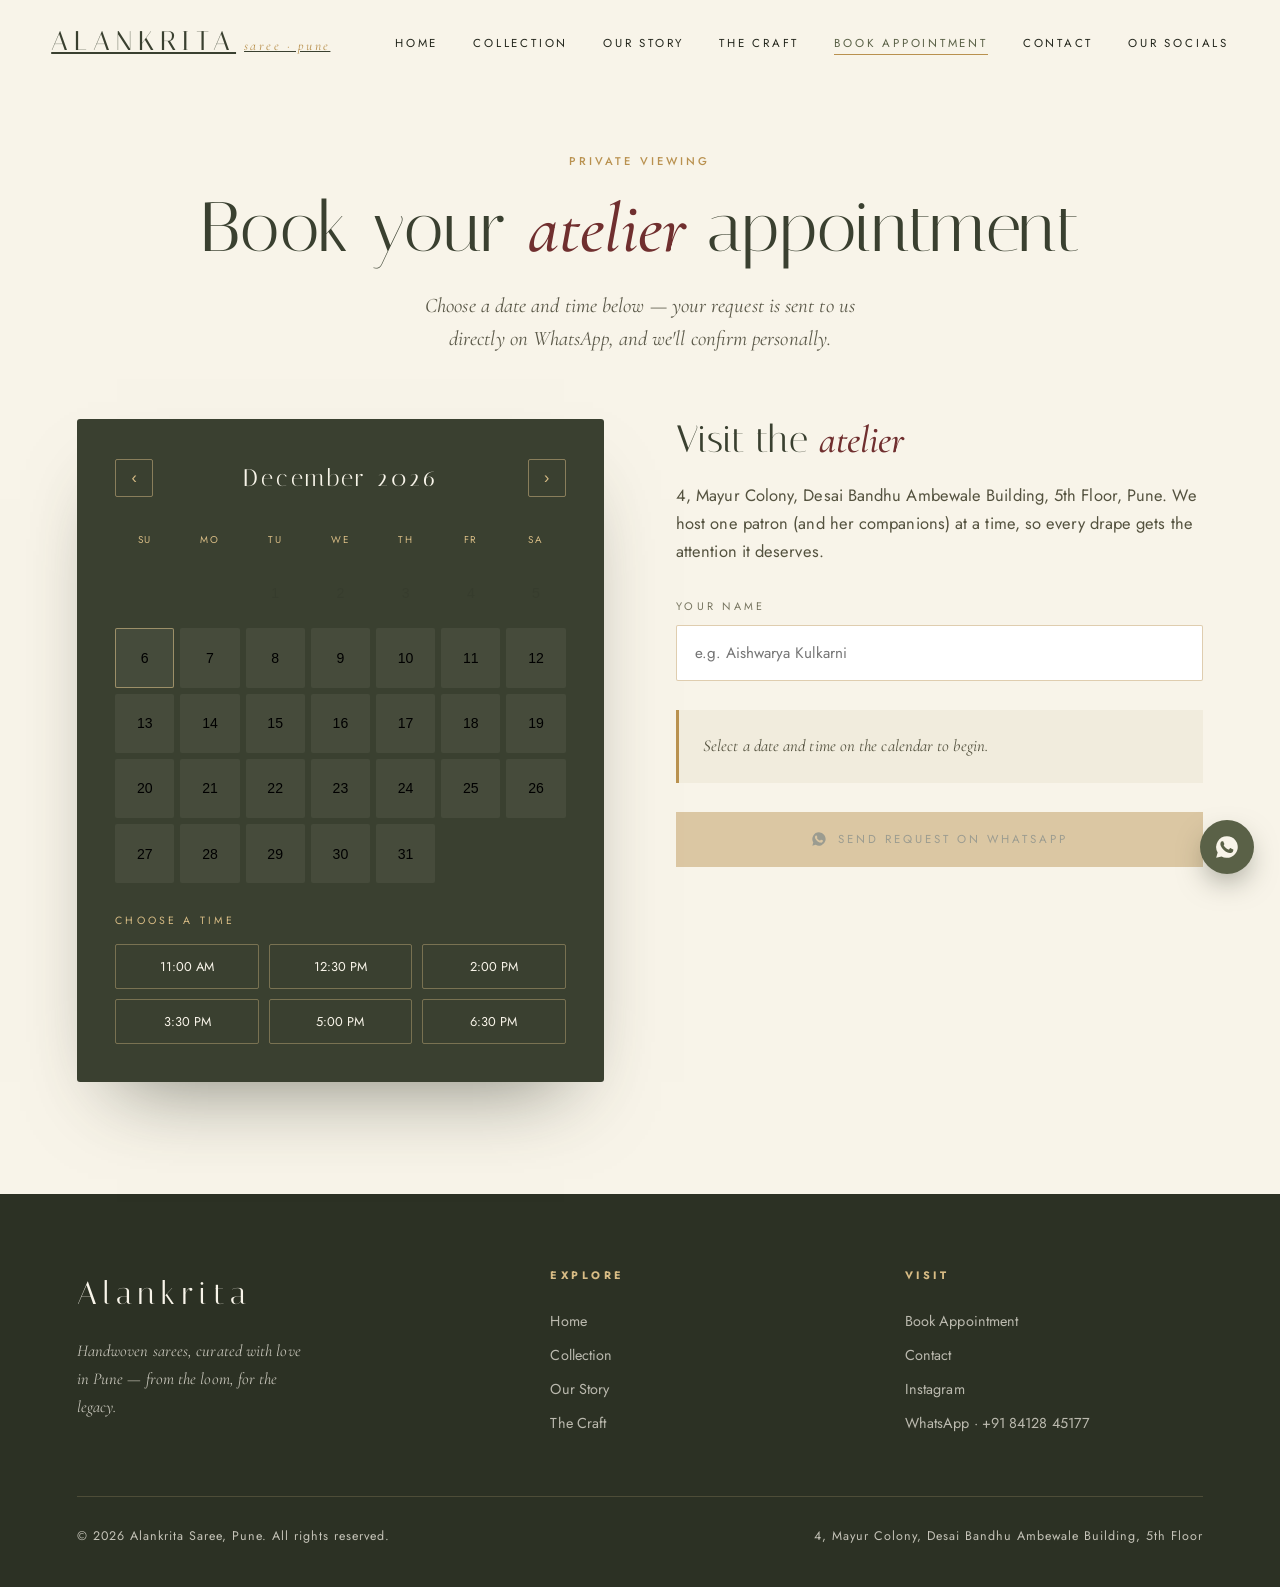
==== commit 8591032f: "Refine typography system and smooth out reveal motion Typography: - Switch UI/body face from Karla t" ====
--- a/appointment.html
+++ b/appointment.html
@@ -8,7 +8,7 @@
 <title>Book an Appointment — Alankrita Saree</title>
 <link rel="preconnect" href="https://fonts.googleapis.com">
 <link rel="preconnect" href="https://fonts.gstatic.com" crossorigin>
-<link href="https://fonts.googleapis.com/css2?family=Italiana&family=Cormorant+Garamond:ital,wght@0,400;0,500;1,400;1,500&family=Karla:wght@300;400;500;600&display=swap" rel="stylesheet">
+<link href="https://fonts.googleapis.com/css2?family=Italiana&family=Cormorant+Garamond:ital,wght@0,400;0,500;1,400;1,500&family=Jost:wght@300;400;500;600&display=swap" rel="stylesheet">
 <link rel="stylesheet" href="styles.css">
 </head>
 <body class="">
--- a/styles.css
+++ b/styles.css
@@ -10,12 +10,23 @@
   --ink:#23261C;
   --display:'Italiana',serif;
   --serif:'Cormorant Garamond',serif;
-  --body:'Karla',sans-serif;
+  --body:'Jost',sans-serif;
+  /* motion */
   --ease:cubic-bezier(.22,.8,.26,.99);
+  --ease-out:cubic-bezier(.16,1,.3,1);   /* silky decelerate — used for reveals */
+  --ease-soft:cubic-bezier(.33,1,.68,1);
+  /* tracking scale — wide only for small uppercase labels, tight for display */
+  --track-display:.005em;
+  --track-label:.28em;
 }
 *{margin:0;padding:0;box-sizing:border-box}
-html{scroll-behavior:smooth}
-body{font-family:var(--body);background:var(--ivory);color:var(--ink);overflow-x:hidden;line-height:1.6}
+html{scroll-behavior:smooth;-webkit-text-size-adjust:100%}
+body{font-family:var(--body);background:var(--ivory);color:var(--ink);overflow-x:hidden;
+  line-height:1.7;font-weight:400;font-size:16.5px;letter-spacing:.005em;
+  -webkit-font-smoothing:antialiased;-moz-osx-font-smoothing:grayscale;
+  text-rendering:optimizeLegibility;font-feature-settings:"kern" 1,"liga" 1,"calt" 1}
+/* display + serif faces want their own optical settings */
+h1,h2,h3,h4,.logo,.foot-logo{font-feature-settings:"kern" 1,"liga" 1,"dlig" 1;font-kerning:normal}
 ::selection{background:var(--gold);color:#fff}
 
 /* ---------- Zari divider motif ---------- */
@@ -51,47 +62,51 @@
 .burger.open span:nth-child(3){transform:translateY(-6.5px) rotate(-45deg)}
 
 /* ---------- Pages ---------- */
-.page{display:block;min-height:100vh;animation:pageIn 1s var(--ease)}
+.page{display:block;min-height:100vh;animation:pageIn 1.1s var(--ease-out)}
 .page.active{display:block}
-@keyframes pageIn{from{opacity:0;transform:translateY(26px)}to{opacity:1;transform:none}}
+@keyframes pageIn{from{opacity:0;transform:translateY(20px)}to{opacity:1;transform:none}}
 
 /* ---------- Reveal ---------- */
-/* content is visible by default; only hidden once JS confirms it can animate them back in */
-.reveal{transition:opacity 1.1s var(--ease),transform 1.1s var(--ease)}
-.js .reveal{opacity:0;transform:translateY(46px)}
-.js .reveal.in{opacity:1;transform:none}
-.reveal.d1{transition-delay:.12s}.reveal.d2{transition-delay:.24s}.reveal.d3{transition-delay:.36s}
-.reveal.d4{transition-delay:.48s}.reveal.d5{transition-delay:.6s}
+/* content is visible by default; only hidden once JS confirms it can animate them back in.
+   Motion philosophy: gentle distance, long silky decelerate, a whisper of blur. */
+.reveal{transition:opacity 1.25s var(--ease-out),transform 1.25s var(--ease-out),filter 1.25s var(--ease-out);will-change:opacity,transform}
+.js .reveal{opacity:0;transform:translateY(28px);filter:blur(4px)}
+.js .reveal.in{opacity:1;transform:none;filter:blur(0)}
+.reveal.in{will-change:auto}
+.reveal.d1{transition-delay:.09s}.reveal.d2{transition-delay:.18s}.reveal.d3{transition-delay:.27s}
+.reveal.d4{transition-delay:.36s}.reveal.d5{transition-delay:.45s}
 /* directional + scale reveals */
-.js .reveal.from-left{transform:translateX(-60px)}
-.js .reveal.from-right{transform:translateX(60px)}
+.js .reveal.from-left{transform:translateX(-48px);filter:blur(4px)}
+.js .reveal.from-right{transform:translateX(48px);filter:blur(4px)}
 .js .reveal.from-left.in,.js .reveal.from-right.in{transform:none}
-.reveal.zoom{transition:opacity 1.2s var(--ease),transform 1.2s var(--ease)}
-.js .reveal.zoom{transform:scale(.9)}
+.reveal.zoom{transition:opacity 1.4s var(--ease-out),transform 1.4s var(--ease-out),filter 1.4s var(--ease-out)}
+.js .reveal.zoom{transform:scale(.94);filter:blur(5px)}
 .js .reveal.zoom.in{transform:scale(1)}
-.js .reveal.blur{filter:blur(10px)}
+.js .reveal.blur{filter:blur(12px)}
 .js .reveal.blur.in{filter:blur(0)}
-/* word-by-word line reveal */
-.line-reveal{display:inline-block;overflow:hidden}
-.line-reveal .w{display:inline-block;transition:opacity .8s var(--ease),transform .8s var(--ease)}
-.js .line-reveal .w{opacity:0;transform:translateY(100%)}
-.js .line-reveal.in .w{opacity:1;transform:none}
-.line-reveal.in .w:nth-child(1){transition-delay:.05s}
-.line-reveal.in .w:nth-child(2){transition-delay:.12s}
-.line-reveal.in .w:nth-child(3){transition-delay:.19s}
-.line-reveal.in .w:nth-child(4){transition-delay:.26s}
-.line-reveal.in .w:nth-child(5){transition-delay:.33s}
-.line-reveal.in .w:nth-child(6){transition-delay:.4s}
-.line-reveal.in .w:nth-child(7){transition-delay:.47s}
-.line-reveal.in .w:nth-child(8){transition-delay:.54s}
-.line-reveal.in .w:nth-child(n+9){transition-delay:.6s}
+/* word-by-word line reveal — words rise from behind a clip mask */
+.line-reveal{display:inline-block}
+.line-reveal .w{display:inline-block;overflow:hidden;vertical-align:top}
+.line-reveal .w > i{display:inline-block;font-style:inherit;transition:transform .95s var(--ease-out),opacity .95s var(--ease-out)}
+.js .line-reveal .w > i{opacity:0;transform:translateY(108%)}
+.js .line-reveal.in .w > i{opacity:1;transform:none}
+.line-reveal.in .w:nth-child(1) > i{transition-delay:.04s}
+.line-reveal.in .w:nth-child(2) > i{transition-delay:.11s}
+.line-reveal.in .w:nth-child(3) > i{transition-delay:.18s}
+.line-reveal.in .w:nth-child(4) > i{transition-delay:.25s}
+.line-reveal.in .w:nth-child(5) > i{transition-delay:.32s}
+.line-reveal.in .w:nth-child(6) > i{transition-delay:.39s}
+.line-reveal.in .w:nth-child(7) > i{transition-delay:.46s}
+.line-reveal.in .w:nth-child(8) > i{transition-delay:.53s}
+.line-reveal.in .w:nth-child(n+9) > i{transition-delay:.6s}
 
 /* ---------- Zoom parallax ---------- */
 .parallax-frame{overflow:hidden;position:relative}
 .parallax-zoom{transform:scale(1.18);transition:transform .1s linear;will-change:transform}
 @media (prefers-reduced-motion:reduce){
   .parallax-zoom{transform:none!important}
-  .reveal{transition:none;opacity:1;transform:none}
+  .js .reveal,.js .reveal.zoom,.js .reveal.blur{opacity:1!important;transform:none!important;filter:none!important;transition:none}
+  .js .line-reveal .w > i{opacity:1!important;transform:none!important;transition:none}
   *{animation-duration:.001s!important}
 }
 
@@ -102,11 +117,11 @@
   linear-gradient(90deg,rgba(34,38,26,.66) 0%,rgba(34,38,26,.30) 30%,transparent 52%),
   linear-gradient(0deg,rgba(34,38,26,.72) 0%,rgba(34,38,26,.20) 26%,transparent 46%);pointer-events:none}
 .img-hero-content{position:relative;z-index:3;padding:0 6vw 7vh;max-width:600px;color:var(--ivory)}
-.img-hero-content .hero-eyebrow{color:var(--gold-light);margin-bottom:1.1rem;animation:fadeUp 1.1s .3s var(--ease) backwards}
-.img-hero-content h1{font-family:var(--display);font-size:clamp(2.6rem,6.2vw,5.4rem);letter-spacing:.06em;line-height:1.04;font-weight:400;text-shadow:0 4px 40px rgba(20,24,14,.5);animation:fadeUp 1.1s .5s var(--ease) backwards}
-.img-hero-content h1 em{font-family:var(--serif);font-style:italic;color:var(--gold-light);letter-spacing:.02em}
-.img-hero-content .hero-sub{font-family:var(--serif);font-style:italic;font-size:clamp(1rem,1.8vw,1.3rem);color:rgba(248,244,233,.94);margin-top:1.1rem;max-width:40ch;text-shadow:0 2px 20px rgba(20,24,14,.5);animation:fadeUp 1.1s .7s var(--ease) backwards}
-.img-hero-content .hero-cta{margin-top:2.2rem;display:flex;gap:1rem;flex-wrap:wrap;animation:fadeUp 1.1s .9s var(--ease) backwards}
+.img-hero-content .hero-eyebrow{color:var(--gold-light);margin-bottom:1.1rem;animation:fadeUp 1.3s .35s var(--ease-out) backwards}
+.img-hero-content h1{font-family:var(--display);font-size:clamp(2.6rem,6.2vw,5.4rem);letter-spacing:var(--track-display);line-height:1.02;font-weight:400;text-shadow:0 4px 40px rgba(20,24,14,.5);animation:fadeUp 1.3s .55s var(--ease-out) backwards}
+.img-hero-content h1 em{font-family:var(--serif);font-style:italic;font-weight:500;color:var(--gold-light);letter-spacing:0}
+.img-hero-content .hero-sub{font-family:var(--serif);font-style:italic;font-size:clamp(1.05rem,1.8vw,1.35rem);line-height:1.55;color:rgba(248,244,233,.94);margin-top:1.15rem;max-width:40ch;text-shadow:0 2px 20px rgba(20,24,14,.5);animation:fadeUp 1.3s .85s var(--ease-out) backwards}
+.img-hero-content .hero-cta{margin-top:2.2rem;display:flex;gap:1rem;flex-wrap:wrap;animation:fadeUp 1.3s 1.05s var(--ease-out) backwards}
 .img-hero .scroll-cue{position:absolute;bottom:1.8rem;right:6vw;color:var(--ivory);font-size:.6rem;letter-spacing:.4em;text-transform:uppercase;display:flex;align-items:center;gap:.7rem;z-index:3;opacity:.8}
 .img-hero .scroll-cue::after{content:'';width:42px;height:1px;background:var(--gold-light);display:inline-block}
 @media (max-width:760px){
@@ -132,15 +147,15 @@
   repeating-linear-gradient(90deg,transparent 0 22px,rgba(216,188,133,.5) 22px 23px),
   repeating-linear-gradient(0deg,transparent 0 22px,rgba(216,188,133,.35) 22px 23px)}
 .hero-content{position:relative;text-align:center;color:var(--ivory);padding:0 1.5rem;z-index:2}
-.hero-eyebrow{font-size:.72rem;letter-spacing:.5em;text-transform:uppercase;color:var(--gold-light);margin-bottom:1.6rem;animation:fadeUp 1.2s .3s var(--ease) backwards}
-.hero h1{font-family:var(--display);font-size:clamp(3.4rem,10vw,8.5rem);letter-spacing:.08em;line-height:1.02;font-weight:400;animation:fadeUp 1.2s .55s var(--ease) backwards}
-.hero h1 em{font-family:var(--serif);font-style:italic;color:var(--gold-light);letter-spacing:.02em}
+.hero-eyebrow{font-size:.72rem;letter-spacing:.34em;text-transform:uppercase;font-weight:500;color:var(--gold-light);margin-bottom:1.6rem;animation:fadeUp 1.3s .35s var(--ease-out) backwards}
+.hero h1{font-family:var(--display);font-size:clamp(3.4rem,10vw,8.5rem);letter-spacing:var(--track-display);line-height:1.01;font-weight:400;animation:fadeUp 1.3s .6s var(--ease-out) backwards}
+.hero h1 em{font-family:var(--serif);font-style:italic;font-weight:500;color:var(--gold-light);letter-spacing:0}
 .hero-sub{font-family:var(--serif);font-style:italic;font-size:clamp(1.05rem,2vw,1.4rem);color:rgba(248,244,233,.85);margin-top:1.5rem;animation:fadeUp 1.2s .8s var(--ease) backwards}
 .hero-cta{margin-top:3rem;display:flex;gap:1.2rem;justify-content:center;flex-wrap:wrap;animation:fadeUp 1.2s 1.05s var(--ease) backwards}
 .hero-scroll{position:absolute;bottom:2.2rem;left:50%;transform:translateX(-50%);color:var(--gold-light);font-size:.65rem;letter-spacing:.4em;text-transform:uppercase;display:flex;flex-direction:column;align-items:center;gap:.7rem;z-index:2}
 .hero-scroll::after{content:'';width:1px;height:46px;background:linear-gradient(var(--gold-light),transparent);animation:drop 2.2s infinite}
 @keyframes drop{0%{transform:scaleY(0);transform-origin:top}45%{transform:scaleY(1);transform-origin:top}55%{transform:scaleY(1);transform-origin:bottom}100%{transform:scaleY(0);transform-origin:bottom}}
-@keyframes fadeUp{from{opacity:0;transform:translateY(34px)}to{opacity:1;transform:none}}
+@keyframes fadeUp{from{opacity:0;transform:translateY(26px);filter:blur(4px)}to{opacity:1;transform:none;filter:blur(0)}}
 .hero-pallu{position:absolute;right:-6vw;top:8vh;width:34vw;max-width:480px;height:84vh;border:1px solid rgba(216,188,133,.35);border-radius:240px 240px 0 0;opacity:.5;z-index:1}
 .hero-pallu::before{content:'';position:absolute;inset:14px;border:1px solid rgba(216,188,133,.22);border-radius:230px 230px 0 0}
 
@@ -160,10 +175,10 @@
 
 /* ---------- Sections ---------- */
 section{padding:7rem 6vw}
-.eyebrow{font-size:.7rem;letter-spacing:.45em;text-transform:uppercase;color:var(--gold);margin-bottom:1.1rem}
-h2{font-family:var(--display);font-size:clamp(2.4rem,5.5vw,4.6rem);font-weight:400;letter-spacing:.04em;line-height:1.08;color:var(--olive-deep)}
-h2 em{font-family:var(--serif);font-style:italic;color:var(--maroon)}
-.lede{font-family:var(--serif);font-size:1.25rem;font-style:italic;color:#5a5848;max-width:54ch;margin-top:1.4rem}
+.eyebrow{font-size:.7rem;letter-spacing:var(--track-label);text-transform:uppercase;color:var(--gold);margin-bottom:1.2rem;font-weight:500}
+h2{font-family:var(--display);font-size:clamp(2.4rem,5.5vw,4.6rem);font-weight:400;letter-spacing:var(--track-display);line-height:1.07;color:var(--olive-deep)}
+h2 em{font-family:var(--serif);font-style:italic;font-weight:500;color:var(--maroon);letter-spacing:0}
+.lede{font-family:var(--serif);font-size:1.3rem;font-style:italic;line-height:1.6;color:#5a5848;max-width:52ch;margin-top:1.4rem}
 
 /* ---------- Home strips ---------- */
 .intro-grid{display:grid;grid-template-columns:1.1fr .9fr;gap:5rem;align-items:center}
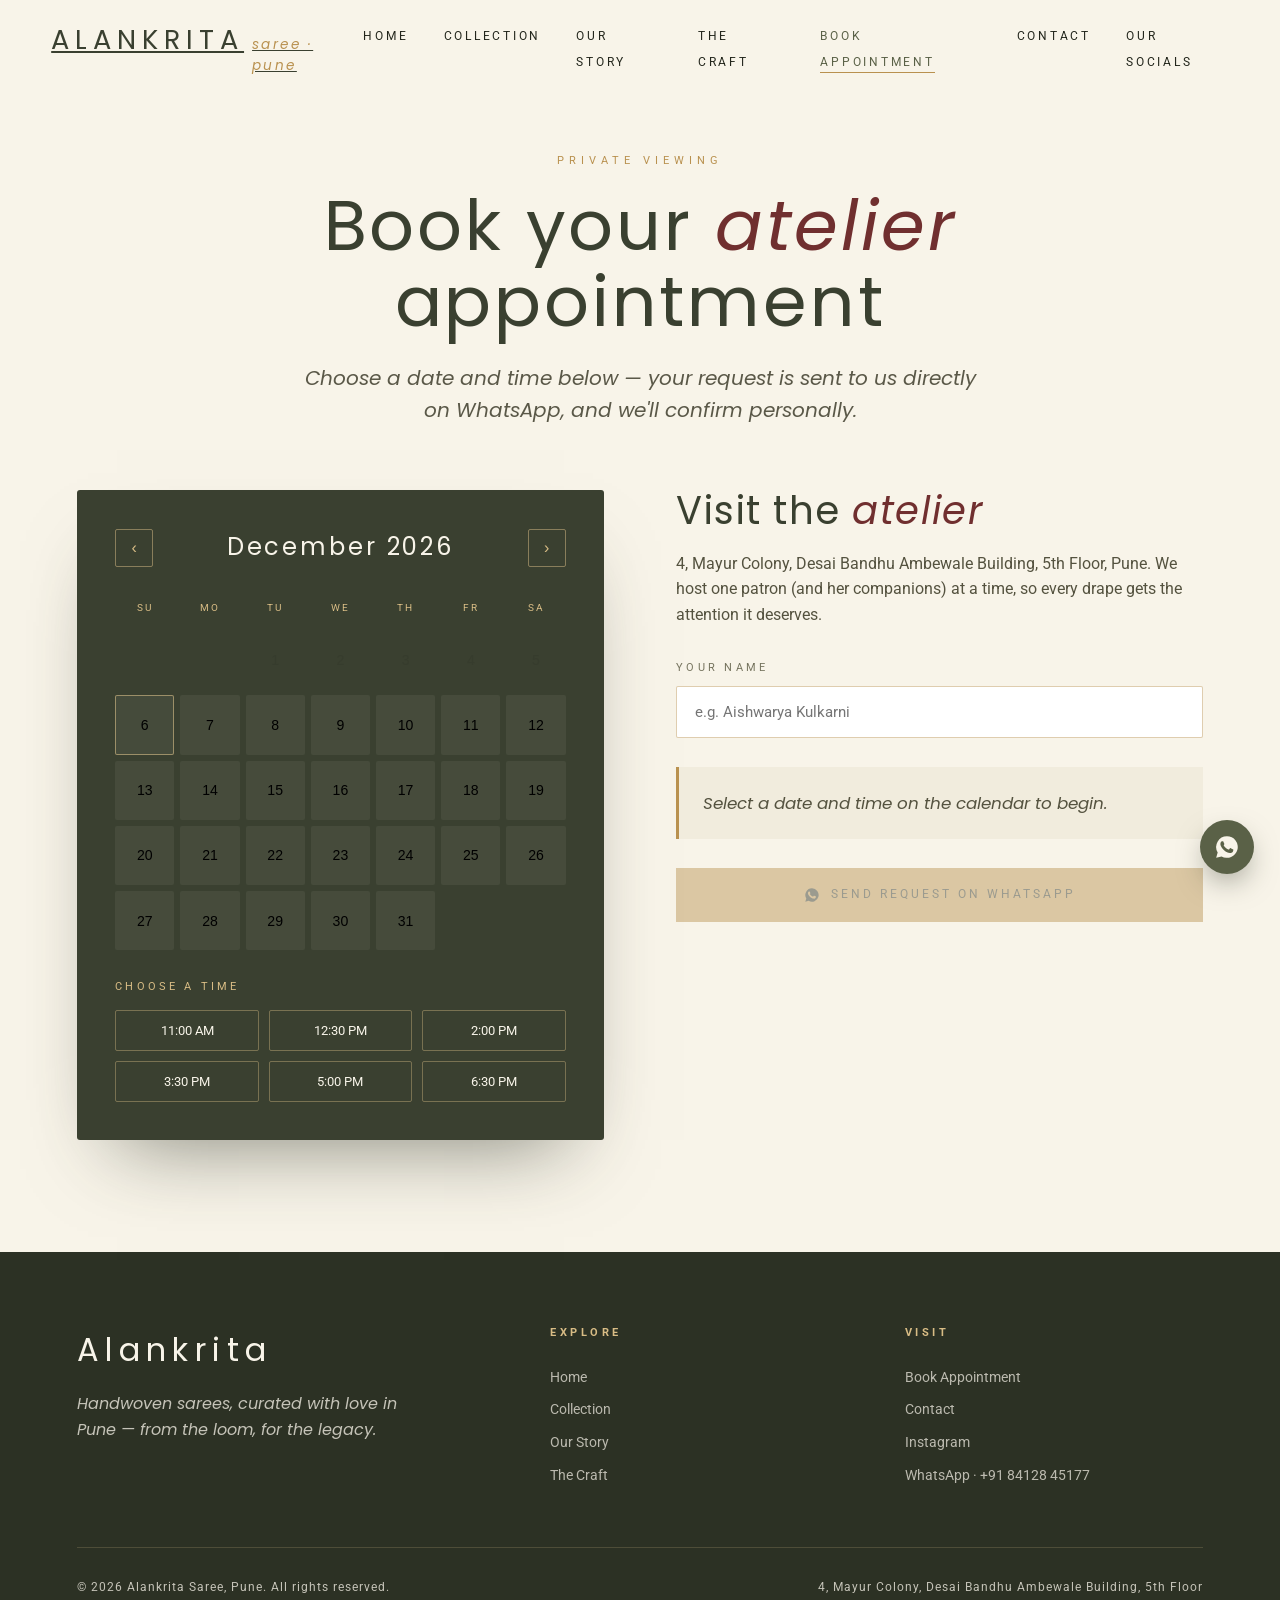
==== commit 4ae79a0d: "Use Google-style fonts (Poppins/Roboto) and fix reveal blur Fonts: - Display/headings + accents (e.g" ====
--- a/appointment.html
+++ b/appointment.html
@@ -8,7 +8,7 @@
 <title>Book an Appointment — Alankrita Saree</title>
 <link rel="preconnect" href="https://fonts.googleapis.com">
 <link rel="preconnect" href="https://fonts.gstatic.com" crossorigin>
-<link href="https://fonts.googleapis.com/css2?family=Italiana&family=Cormorant+Garamond:ital,wght@0,400;0,500;1,400;1,500&family=Jost:wght@300;400;500;600&display=swap" rel="stylesheet">
+<link href="https://fonts.googleapis.com/css2?family=Poppins:ital,wght@0,400;0,500;0,600;0,700;1,400;1,500&family=Roboto:ital,wght@0,300;0,400;0,500;0,700;1,400&display=swap" rel="stylesheet">
 <link rel="stylesheet" href="styles.css">
 </head>
 <body class="">
--- a/styles.css
+++ b/styles.css
@@ -8,25 +8,15 @@
   --gold-light:#D8BC85;
   --maroon:#702F2F;
   --ink:#23261C;
-  --display:'Italiana',serif;
-  --serif:'Cormorant Garamond',serif;
-  --body:'Jost',sans-serif;
-  /* motion */
+  --display:'Poppins',sans-serif;
+  --serif:'Poppins',sans-serif;
+  --body:'Roboto',sans-serif;
   --ease:cubic-bezier(.22,.8,.26,.99);
-  --ease-out:cubic-bezier(.16,1,.3,1);   /* silky decelerate — used for reveals */
-  --ease-soft:cubic-bezier(.33,1,.68,1);
-  /* tracking scale — wide only for small uppercase labels, tight for display */
-  --track-display:.005em;
-  --track-label:.28em;
+  --ease-out:cubic-bezier(.16,1,.3,1);   /* silky decelerate — used for the scroll reveal */
 }
 *{margin:0;padding:0;box-sizing:border-box}
-html{scroll-behavior:smooth;-webkit-text-size-adjust:100%}
-body{font-family:var(--body);background:var(--ivory);color:var(--ink);overflow-x:hidden;
-  line-height:1.7;font-weight:400;font-size:16.5px;letter-spacing:.005em;
-  -webkit-font-smoothing:antialiased;-moz-osx-font-smoothing:grayscale;
-  text-rendering:optimizeLegibility;font-feature-settings:"kern" 1,"liga" 1,"calt" 1}
-/* display + serif faces want their own optical settings */
-h1,h2,h3,h4,.logo,.foot-logo{font-feature-settings:"kern" 1,"liga" 1,"dlig" 1;font-kerning:normal}
+html{scroll-behavior:smooth}
+body{font-family:var(--body);background:var(--ivory);color:var(--ink);overflow-x:hidden;line-height:1.6}
 ::selection{background:var(--gold);color:#fff}
 
 /* ---------- Zari divider motif ---------- */
@@ -62,27 +52,26 @@
 .burger.open span:nth-child(3){transform:translateY(-6.5px) rotate(-45deg)}
 
 /* ---------- Pages ---------- */
-.page{display:block;min-height:100vh;animation:pageIn 1.1s var(--ease-out)}
+.page{display:block;min-height:100vh;animation:pageIn 1s var(--ease)}
 .page.active{display:block}
-@keyframes pageIn{from{opacity:0;transform:translateY(20px)}to{opacity:1;transform:none}}
+@keyframes pageIn{from{opacity:0;transform:translateY(26px)}to{opacity:1;transform:none}}
 
 /* ---------- Reveal ---------- */
 /* content is visible by default; only hidden once JS confirms it can animate them back in.
-   Motion philosophy: gentle distance, long silky decelerate, a whisper of blur. */
-.reveal{transition:opacity 1.25s var(--ease-out),transform 1.25s var(--ease-out),filter 1.25s var(--ease-out);will-change:opacity,transform}
-.js .reveal{opacity:0;transform:translateY(28px);filter:blur(4px)}
-.js .reveal.in{opacity:1;transform:none;filter:blur(0)}
-.reveal.in{will-change:auto}
-.reveal.d1{transition-delay:.09s}.reveal.d2{transition-delay:.18s}.reveal.d3{transition-delay:.27s}
-.reveal.d4{transition-delay:.36s}.reveal.d5{transition-delay:.45s}
+   Smooth + elegant: gentle rise, long silky decelerate, a whisper of blur. */
+.reveal{transition:opacity 1.1s var(--ease-out),transform 1.1s var(--ease-out)}
+.js .reveal{opacity:0;transform:translateY(36px)}
+.js .reveal.in{opacity:1;transform:none}
+.reveal.d1{transition-delay:.1s}.reveal.d2{transition-delay:.2s}.reveal.d3{transition-delay:.3s}
+.reveal.d4{transition-delay:.4s}.reveal.d5{transition-delay:.5s}
 /* directional + scale reveals */
-.js .reveal.from-left{transform:translateX(-48px);filter:blur(4px)}
-.js .reveal.from-right{transform:translateX(48px);filter:blur(4px)}
+.js .reveal.from-left{transform:translateX(-52px)}
+.js .reveal.from-right{transform:translateX(52px)}
 .js .reveal.from-left.in,.js .reveal.from-right.in{transform:none}
-.reveal.zoom{transition:opacity 1.4s var(--ease-out),transform 1.4s var(--ease-out),filter 1.4s var(--ease-out)}
-.js .reveal.zoom{transform:scale(.94);filter:blur(5px)}
+.reveal.zoom{transition:opacity 1.2s var(--ease-out),transform 1.2s var(--ease-out)}
+.js .reveal.zoom{transform:scale(.92)}
 .js .reveal.zoom.in{transform:scale(1)}
-.js .reveal.blur{filter:blur(12px)}
+.js .reveal.blur{filter:blur(10px)}
 .js .reveal.blur.in{filter:blur(0)}
 /* word-by-word line reveal — words rise from behind a clip mask */
 .line-reveal{display:inline-block}
@@ -117,11 +106,11 @@
   linear-gradient(90deg,rgba(34,38,26,.66) 0%,rgba(34,38,26,.30) 30%,transparent 52%),
   linear-gradient(0deg,rgba(34,38,26,.72) 0%,rgba(34,38,26,.20) 26%,transparent 46%);pointer-events:none}
 .img-hero-content{position:relative;z-index:3;padding:0 6vw 7vh;max-width:600px;color:var(--ivory)}
-.img-hero-content .hero-eyebrow{color:var(--gold-light);margin-bottom:1.1rem;animation:fadeUp 1.3s .35s var(--ease-out) backwards}
-.img-hero-content h1{font-family:var(--display);font-size:clamp(2.6rem,6.2vw,5.4rem);letter-spacing:var(--track-display);line-height:1.02;font-weight:400;text-shadow:0 4px 40px rgba(20,24,14,.5);animation:fadeUp 1.3s .55s var(--ease-out) backwards}
-.img-hero-content h1 em{font-family:var(--serif);font-style:italic;font-weight:500;color:var(--gold-light);letter-spacing:0}
-.img-hero-content .hero-sub{font-family:var(--serif);font-style:italic;font-size:clamp(1.05rem,1.8vw,1.35rem);line-height:1.55;color:rgba(248,244,233,.94);margin-top:1.15rem;max-width:40ch;text-shadow:0 2px 20px rgba(20,24,14,.5);animation:fadeUp 1.3s .85s var(--ease-out) backwards}
-.img-hero-content .hero-cta{margin-top:2.2rem;display:flex;gap:1rem;flex-wrap:wrap;animation:fadeUp 1.3s 1.05s var(--ease-out) backwards}
+.img-hero-content .hero-eyebrow{color:var(--gold-light);margin-bottom:1.1rem;animation:fadeUp 1.1s .3s var(--ease) backwards}
+.img-hero-content h1{font-family:var(--display);font-size:clamp(2.6rem,6.2vw,5.4rem);letter-spacing:.06em;line-height:1.04;font-weight:400;text-shadow:0 4px 40px rgba(20,24,14,.5);animation:fadeUp 1.1s .5s var(--ease) backwards}
+.img-hero-content h1 em{font-family:var(--serif);font-style:italic;color:var(--gold-light);letter-spacing:.02em}
+.img-hero-content .hero-sub{font-family:var(--serif);font-style:italic;font-size:clamp(1rem,1.8vw,1.3rem);color:rgba(248,244,233,.94);margin-top:1.1rem;max-width:40ch;text-shadow:0 2px 20px rgba(20,24,14,.5);animation:fadeUp 1.1s .7s var(--ease) backwards}
+.img-hero-content .hero-cta{margin-top:2.2rem;display:flex;gap:1rem;flex-wrap:wrap;animation:fadeUp 1.1s .9s var(--ease) backwards}
 .img-hero .scroll-cue{position:absolute;bottom:1.8rem;right:6vw;color:var(--ivory);font-size:.6rem;letter-spacing:.4em;text-transform:uppercase;display:flex;align-items:center;gap:.7rem;z-index:3;opacity:.8}
 .img-hero .scroll-cue::after{content:'';width:42px;height:1px;background:var(--gold-light);display:inline-block}
 @media (max-width:760px){
@@ -147,15 +136,15 @@
   repeating-linear-gradient(90deg,transparent 0 22px,rgba(216,188,133,.5) 22px 23px),
   repeating-linear-gradient(0deg,transparent 0 22px,rgba(216,188,133,.35) 22px 23px)}
 .hero-content{position:relative;text-align:center;color:var(--ivory);padding:0 1.5rem;z-index:2}
-.hero-eyebrow{font-size:.72rem;letter-spacing:.34em;text-transform:uppercase;font-weight:500;color:var(--gold-light);margin-bottom:1.6rem;animation:fadeUp 1.3s .35s var(--ease-out) backwards}
-.hero h1{font-family:var(--display);font-size:clamp(3.4rem,10vw,8.5rem);letter-spacing:var(--track-display);line-height:1.01;font-weight:400;animation:fadeUp 1.3s .6s var(--ease-out) backwards}
-.hero h1 em{font-family:var(--serif);font-style:italic;font-weight:500;color:var(--gold-light);letter-spacing:0}
+.hero-eyebrow{font-size:.72rem;letter-spacing:.5em;text-transform:uppercase;color:var(--gold-light);margin-bottom:1.6rem;animation:fadeUp 1.2s .3s var(--ease) backwards}
+.hero h1{font-family:var(--display);font-size:clamp(3.4rem,10vw,8.5rem);letter-spacing:.08em;line-height:1.02;font-weight:400;animation:fadeUp 1.2s .55s var(--ease) backwards}
+.hero h1 em{font-family:var(--serif);font-style:italic;color:var(--gold-light);letter-spacing:.02em}
 .hero-sub{font-family:var(--serif);font-style:italic;font-size:clamp(1.05rem,2vw,1.4rem);color:rgba(248,244,233,.85);margin-top:1.5rem;animation:fadeUp 1.2s .8s var(--ease) backwards}
 .hero-cta{margin-top:3rem;display:flex;gap:1.2rem;justify-content:center;flex-wrap:wrap;animation:fadeUp 1.2s 1.05s var(--ease) backwards}
 .hero-scroll{position:absolute;bottom:2.2rem;left:50%;transform:translateX(-50%);color:var(--gold-light);font-size:.65rem;letter-spacing:.4em;text-transform:uppercase;display:flex;flex-direction:column;align-items:center;gap:.7rem;z-index:2}
 .hero-scroll::after{content:'';width:1px;height:46px;background:linear-gradient(var(--gold-light),transparent);animation:drop 2.2s infinite}
 @keyframes drop{0%{transform:scaleY(0);transform-origin:top}45%{transform:scaleY(1);transform-origin:top}55%{transform:scaleY(1);transform-origin:bottom}100%{transform:scaleY(0);transform-origin:bottom}}
-@keyframes fadeUp{from{opacity:0;transform:translateY(26px);filter:blur(4px)}to{opacity:1;transform:none;filter:blur(0)}}
+@keyframes fadeUp{from{opacity:0;transform:translateY(34px)}to{opacity:1;transform:none}}
 .hero-pallu{position:absolute;right:-6vw;top:8vh;width:34vw;max-width:480px;height:84vh;border:1px solid rgba(216,188,133,.35);border-radius:240px 240px 0 0;opacity:.5;z-index:1}
 .hero-pallu::before{content:'';position:absolute;inset:14px;border:1px solid rgba(216,188,133,.22);border-radius:230px 230px 0 0}
 
@@ -175,10 +164,10 @@
 
 /* ---------- Sections ---------- */
 section{padding:7rem 6vw}
-.eyebrow{font-size:.7rem;letter-spacing:var(--track-label);text-transform:uppercase;color:var(--gold);margin-bottom:1.2rem;font-weight:500}
-h2{font-family:var(--display);font-size:clamp(2.4rem,5.5vw,4.6rem);font-weight:400;letter-spacing:var(--track-display);line-height:1.07;color:var(--olive-deep)}
-h2 em{font-family:var(--serif);font-style:italic;font-weight:500;color:var(--maroon);letter-spacing:0}
-.lede{font-family:var(--serif);font-size:1.3rem;font-style:italic;line-height:1.6;color:#5a5848;max-width:52ch;margin-top:1.4rem}
+.eyebrow{font-size:.7rem;letter-spacing:.45em;text-transform:uppercase;color:var(--gold);margin-bottom:1.1rem}
+h2{font-family:var(--display);font-size:clamp(2.4rem,5.5vw,4.6rem);font-weight:400;letter-spacing:.04em;line-height:1.08;color:var(--olive-deep)}
+h2 em{font-family:var(--serif);font-style:italic;color:var(--maroon)}
+.lede{font-family:var(--serif);font-size:1.25rem;font-style:italic;color:#5a5848;max-width:54ch;margin-top:1.4rem}
 
 /* ---------- Home strips ---------- */
 .intro-grid{display:grid;grid-template-columns:1.1fr .9fr;gap:5rem;align-items:center}
